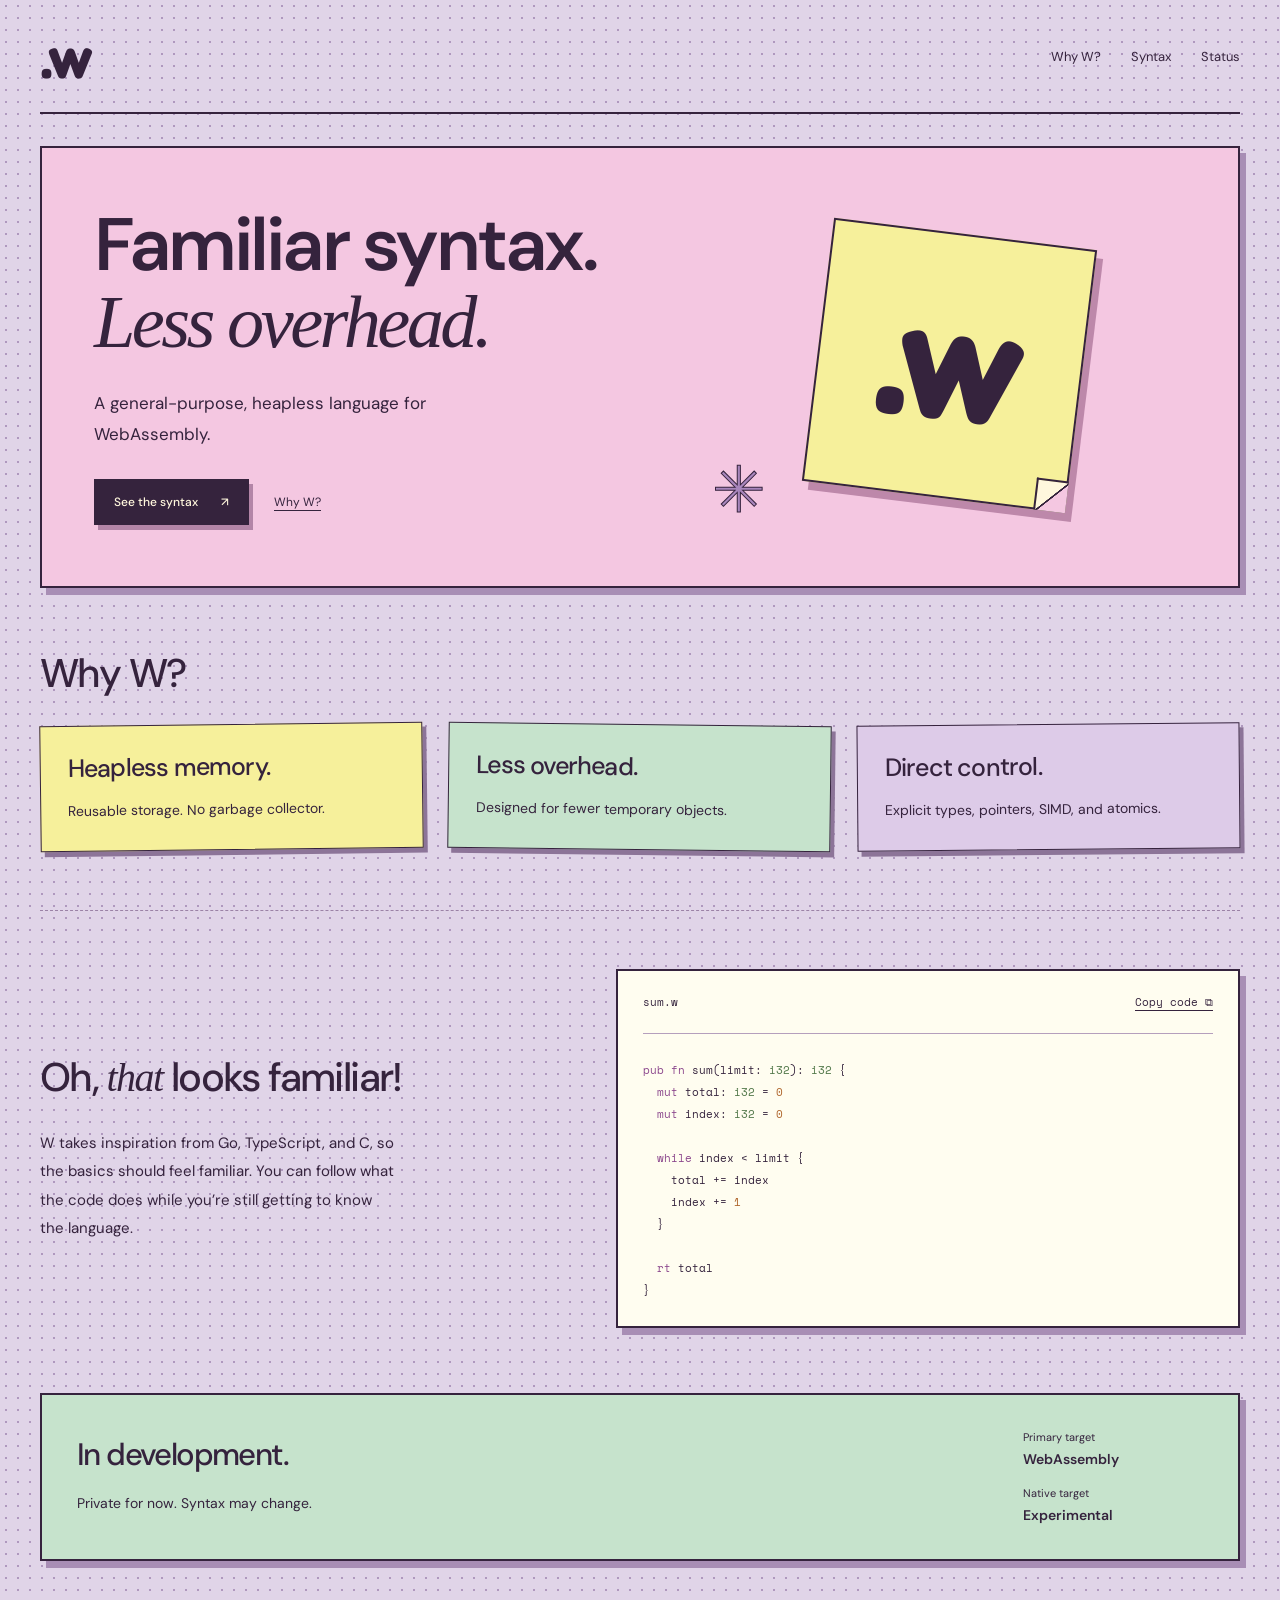
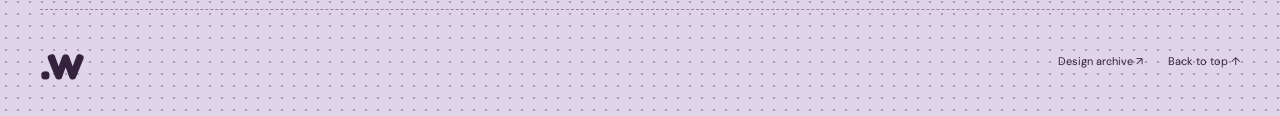
==== index.html @ c4db9941 "Create GitHub Pages site" ====
<!doctype html><html lang="en"><head><meta charset="UTF-8"><meta name="viewport" content="width=device-width, initial-scale=1"><title>W — Familiar syntax. Less overhead.</title><meta name="description" content="W is a general-purpose, heapless programming language targeting WebAssembly. Learn about its memory model, syntax, and development status."><link rel="icon" href="assets/w-logo.png"><link rel="stylesheet" href="designs/retro.css"></head><body><header class="simple-header"><a class="wordmark" href="./" aria-label="W home">.w</a><nav aria-label="Main navigation"><a href="#ideas">Why W?</a><a href="#syntax">Syntax</a><a href="#about">Status</a></nav></header><main class="desktop"><section class="hero-section"><div class="hero"><div class="hero-copy"><h1>Familiar syntax.<br><span>Less overhead.</span></h1><p>A general-purpose, heapless language for WebAssembly.</p><div class="hero-actions"><a class="retro-button primary" href="#syntax">See the syntax <span>↗</span></a><a class="link" href="#ideas">Why W?</a></div></div><div class="hero-art" aria-label="W logo on a yellow retro sticker"><span class="pixel-star star-b" aria-hidden="true">✳</span><div class="art-sticker"><span class="wordmark">.w</span></div></div></div></section><section class="feature-area" id="ideas"><div class="feature-content"><h2>Why W?</h2><div class="feature-grid"><article class="note yellow"><h3>Heapless memory.</h3><p>Reusable storage. No garbage collector.</p></article><article class="note mint"><h3>Less overhead.</h3><p>Designed for fewer temporary objects.</p></article><article class="note lilac"><h3>Direct control.</h3><p>Explicit types, pointers, SIMD, and atomics.</p></article></div></div></section><section class="syntax-area" id="syntax"><div class="syntax-copy"><h2>Oh, <em>that</em> looks familiar!</h2><p>W takes inspiration from Go, TypeScript, and C, so the basics should feel familiar. You can follow what the code does while you’re still getting to know the language.</p></div><div class="code-example"><div class="sample-heading"><span>sum.w</span><button id="copy-code" aria-label="Copy example code" aria-live="polite">Copy code ⧉</button></div><pre><code id="retro-code">pub fn sum(limit: i32): i32 {
  mut total: i32 = 0
  mut index: i32 = 0

  while index &lt; limit {
    total += index
    index += 1
  }

  rt total
}</code></pre><p class="copy-status" id="copy-status" role="status" aria-live="polite"></p></div></section><section class="about-section" id="about"><div class="about-body"><div><h2>In development.</h2><p>Private for now. Syntax may change.</p></div><div class="project-targets"><div><span>Primary target</span><strong>WebAssembly</strong></div><div><span>Native target</span><strong>Experimental</strong></div></div></div></section><footer><a class="wordmark" href="#" aria-label="Back to top">.w</a><div><a href="designs/">Design archive ↗</a><a href="#">Back to top ↑</a></div></footer></main><script src="designs/retro.js"></script></body></html>
---- designs/retro.css ----
@font-face{font-family:Fredoka;font-weight:600;font-display:swap;src:url(../assets/font-4.ttf)}@font-face{font-family:'DM Sans';font-weight:400;font-display:swap;src:url(../assets/font-0.ttf)}@font-face{font-family:'DM Sans';font-weight:500;font-display:swap;src:url(../assets/font-1.ttf)}@font-face{font-family:'DM Sans';font-weight:600;font-display:swap;src:url(../assets/font-2.ttf)}@font-face{font-family:'Space Mono';font-weight:400;font-display:swap;src:url(../assets/font-5.ttf)}
:root{--ink:#35233d;--paper:#fff7dd;--pink:#f4c7e1;--yellow:#f6f09b;--mint:#c6e3cc;--mono:'Space Mono',monospace}*{box-sizing:border-box}html{scroll-behavior:smooth;scroll-padding-top:30px}body{margin:0;background:#e0d4e8;background-image:radial-gradient(#af98be 1px,transparent 1px);background-size:12px 12px;color:var(--ink);font-family:'DM Sans',sans-serif;-webkit-font-smoothing:antialiased}a{color:inherit;text-decoration:none}button{font:inherit;color:inherit;cursor:pointer}a:focus-visible,button:focus-visible{outline:3px dashed #632b85;outline-offset:5px}h1,h2,h3,p{margin-top:0}p{line-height:1.85}.desktop,.simple-header{width:min(1210px,calc(100% - 80px));margin:auto}.simple-header{display:flex;align-items:center;justify-content:space-between;gap:30px;padding:26px 0;border-bottom:2px solid var(--ink)}.wordmark{font:600 60px/1 Fredoka,sans-serif;letter-spacing:-4px}.simple-header nav{display:flex;align-items:center;gap:30px;font-size:13px}.simple-header nav a:hover{text-decoration:underline;text-underline-offset:5px}.hero-section{margin-top:32px;background:var(--pink);border:2px solid var(--ink);box-shadow:6px 7px 0 #a88eb5}.hero{display:grid;grid-template-columns:1.2fr 1fr;gap:50px;align-items:center;padding:58px 52px 61px;min-height:435px}.hero-copy{min-width:0}h1{font-size:clamp(54px,5.8vw,80px);line-height:1.04;letter-spacing:-3.5px;font-weight:600;margin-bottom:27px}h1 span{font-family:Georgia,serif;font-weight:400;font-style:italic}.hero-copy>p{font-size:15px;line-height:1.85;max-width:435px;margin-bottom:29px}.hero-actions{display:flex;gap:25px;align-items:center}.retro-button{display:inline-flex;align-items:center;justify-content:center;gap:23px;border:2px solid var(--ink);padding:13px 18px;font-size:12px;font-weight:500;background:var(--paper);box-shadow:3px 4px 0 var(--ink)}.retro-button.primary{background:var(--ink);color:var(--paper);box-shadow:4px 5px 0 #b385a7}.retro-button:hover{transform:translate(-1px,-1px)}.link{font-size:12px;text-decoration:underline;text-underline-offset:4px}.hero-art{position:relative;height:305px;display:grid;place-items:center;min-width:0}.art-sticker{position:relative;width:265px;height:265px;background:var(--yellow);border:2px solid var(--ink);box-shadow:7px 8px 0 #bd88aa;transform:rotate(7deg);display:grid;place-items:center}.art-sticker:after{content:'';position:absolute;right:-2px;bottom:-2px;width:30px;height:30px;background:linear-gradient(135deg,#fff7dd 49%,var(--ink) 50%,var(--ink) 53%,var(--pink) 54%);border-left:2px solid var(--ink);border-top:2px solid var(--ink)}.art-sticker .wordmark{font-size:170px;letter-spacing:-13px;transform:translate(-6px,-10px)}.pixel-star{position:absolute;bottom:-5px;left:0;font-size:64px;line-height:1;color:#a886bc;-webkit-text-stroke:1px var(--ink);z-index:1}.feature-area{padding-top:75px;padding-bottom:55px;max-width:950px;margin:auto}h2{font-size:40px;line-height:1.15;letter-spacing:-1.6px;font-weight:500;margin-bottom:28px}.feature-grid{display:grid;grid-template-columns:1fr 1fr;gap:30px}.note{position:relative;border:1.5px solid var(--ink);padding:30px;box-shadow:4px 5px 0 #8c7498}.note.yellow{background:var(--yellow);transform:rotate(-.7deg)}.note.mint{background:var(--mint);transform:rotate(.7deg)}h3{font-size:26px;font-weight:500;letter-spacing:-.8px;line-height:1.2;margin-bottom:19px}.note p{font-size:13px;line-height:1.9;margin:0}.info-strip{padding:23px 0 0}.info-strip p{font-size:13px;line-height:1.9;max-width:850px;margin:0}.syntax-area{border-top:1px dashed #9b82a6;padding:58px 0 65px;display:grid;grid-template-columns:.9fr 1.1fr;gap:65px;align-items:center}.syntax-copy>p{font-size:14px;line-height:1.9;max-width:365px}.syntax-copy p code{font:11px var(--mono);background:#f4e9db;padding:1px 4px}.syntax-notes{margin:24px 0 0;max-width:365px}.syntax-notes>div{display:grid;grid-template-columns:65px 1fr;gap:12px;padding:12px 0;border-top:1px solid #b59fc0}.syntax-notes dt{font:10px var(--mono)}.syntax-notes dd{margin:0;font-size:12px;line-height:1.6}.code-example{min-width:0;background:#fffdf0;border:2px solid var(--ink);box-shadow:6px 7px 0 #a88eb5}.sample-heading{display:flex;justify-content:space-between;align-items:center;gap:20px;padding:18px 0;margin:0 25px;border-bottom:1px solid #b59fbd;font:11px var(--mono)}.sample-heading button{background:none;border:0;font-size:11px;text-decoration:underline;text-underline-offset:4px;padding:5px 0}pre{font:11px/2 var(--mono);padding:25px;margin:0;overflow:auto}code{font-family:inherit}.kw{color:#8b468c}.type{color:#52784a}.num{color:#b0672e}.copy-status{font-size:11px;margin:0;background:var(--yellow)}.copy-status:not(:empty){padding:12px 20px;border-top:1px solid var(--ink)}.about-section{border:2px solid var(--ink);background:var(--mint);box-shadow:6px 7px 0 #a88eb5;margin-bottom:48px}.about-body{display:flex;align-items:center;justify-content:space-between;gap:45px;padding:35px}.about-body h2{font-size:31px;margin-bottom:18px}.about-body p{font-size:13px;line-height:1.9;max-width:480px;margin-bottom:0}.project-targets{min-width:180px;display:flex;flex-direction:column;gap:18px}.project-targets>div{display:flex;flex-direction:column;gap:6px}.project-targets span{font-size:11px}.project-targets strong{font-size:14px;font-weight:600}footer{border-top:1px dashed #9b82a6;display:flex;align-items:center;gap:25px;padding:26px 0 30px}footer .wordmark{font-size:50px;letter-spacing:-3px}footer p{font-size:12px;margin:0}footer>div{display:flex;gap:25px;margin-left:auto;font-size:11px}footer a:hover{text-decoration:underline;text-underline-offset:4px}::selection{background:#a886bc;color:#fff7dd}@media(max-width:1100px){.desktop,.simple-header{width:calc(100% - 60px)}.hero{gap:30px;padding:47px 35px 50px}h1{font-size:61px;letter-spacing:-3px}.hero-copy>p{font-size:14px}.hero-art{transform:scale(.88)}.hero-actions{gap:20px}.retro-button{font-size:11px;padding:13px 16px}.link{font-size:11px}.syntax-area{gap:40px}.feature-area{padding-top:65px}.about-body{gap:35px}.project-targets{min-width:150px}}@media(max-width:760px){.desktop,.simple-header{width:calc(100% - 36px)}.simple-header{padding:22px 0}.simple-header .wordmark{font-size:48px}.simple-header nav{font-size:12px;gap:22px}.hero-section{margin-top:25px}.hero{grid-template-columns:1fr;gap:28px;padding:36px 27px 41px;min-height:0}h1{font-size:66px;letter-spacing:-3.5px}.hero-copy>p{font-size:14px;max-width:460px}.hero-art{height:290px;transform:scale(.9);max-width:350px;width:100%;margin:auto}.hero-actions{gap:24px}.hero-actions .retro-button{font-size:12px}.link{font-size:12px}.feature-area{padding-top:55px;padding-bottom:45px}h2{font-size:35px}.feature-grid{gap:22px}.note{padding:25px}.note h3{font-size:23px}.note p{font-size:12px}.info-strip p{font-size:12px}.syntax-area{grid-template-columns:1fr;padding-top:43px;padding-bottom:47px;gap:28px}.syntax-copy>p{font-size:13px;max-width:480px}.syntax-notes{max-width:100%}.syntax-notes dd{font-size:12px}.code-example pre{font-size:11px;padding:22px}.sample-heading{margin:0 22px}.about-body{padding:28px;gap:26px;flex-wrap:wrap}.about-body h2{font-size:29px}.about-body p{font-size:12px}.project-targets{flex-direction:row;gap:35px}.project-targets strong{font-size:13px}.about-section{margin-bottom:35px}footer{gap:20px;flex-wrap:wrap}footer p{font-size:11px}footer>div{gap:22px;font-size:11px}}@media(max-width:420px){.desktop,.simple-header{width:calc(100% - 28px)}.simple-header nav{gap:16px;font-size:11px}.simple-header .wordmark{font-size:45px}.hero{padding:33px 21px 35px}h1{font-size:52px;letter-spacing:-2.7px}.hero-copy>p{font-size:13px}.hero-actions{gap:20px}.hero-actions .retro-button{font-size:11px;gap:19px;padding:12px 14px}.link{font-size:11px}.hero-art{height:250px;transform:scale(.8)}.pixel-star{left:-10px;bottom:-10px}.feature-grid{grid-template-columns:1fr;gap:23px}.note{padding:26px}.note h3{font-size:25px}.note p{font-size:13px}.info-strip p{font-size:12px}.code-example pre{font-size:9px;padding:20px}.sample-heading{font-size:10px;margin:0 20px}.sample-heading button{font-size:10px}.about-body{padding:25px}.about-body h2{font-size:27px}footer>div{margin-left:0;gap:25px}h2{font-size:33px}}@media(prefers-reduced-motion:reduce){html{scroll-behavior:auto}}

.feature-area{max-width:none;padding-top:62px;padding-bottom:60px}.feature-grid{grid-template-columns:repeat(3,1fr);gap:25px}.note{padding:27px}.note h3{font-size:25px;margin-bottom:15px;letter-spacing:-.8px}.note p{font-size:14px;line-height:1.8}.note.lilac{background:#ddcbe8;transform:rotate(-.5deg)}.syntax-copy>p{font-size:20px;display:flex;align-items:center;gap:16px;margin:0}.syntax-copy p code{font:16px var(--mono);padding:0;background:none}.result-arrow{color:#8d6b9f;font-size:22px}.hero-copy>p{max-width:360px;font-size:17px;line-height:1.8}.hero{min-height:415px}.about-body p{font-size:14px}footer>div{margin-left:auto}@media(max-width:1100px){.note{padding:23px}.note h3{font-size:23px}.note p{font-size:13px}.hero-copy>p{font-size:16px}}@media(max-width:760px){.feature-grid{grid-template-columns:1fr;gap:22px}.feature-area{padding-top:50px;padding-bottom:45px}.note{padding:25px}.note h3{font-size:26px;margin-bottom:13px}.note p{font-size:14px}.hero-copy>p{font-size:16px;max-width:380px}.hero{min-height:0}.syntax-copy p code{font-size:15px}.about-body p{font-size:13px}}@media(max-width:420px){.hero-copy>p{font-size:15px}.note{padding:25px}.note h3{font-size:25px}footer>div{gap:18px;font-size:11px}}

.syntax-copy>p{display:block;font-size:15px;line-height:1.9;max-width:355px}.syntax-copy h2 em{font-family:Georgia,serif;font-weight:400}@media(max-width:760px){.syntax-copy>p{font-size:14px;max-width:420px}}
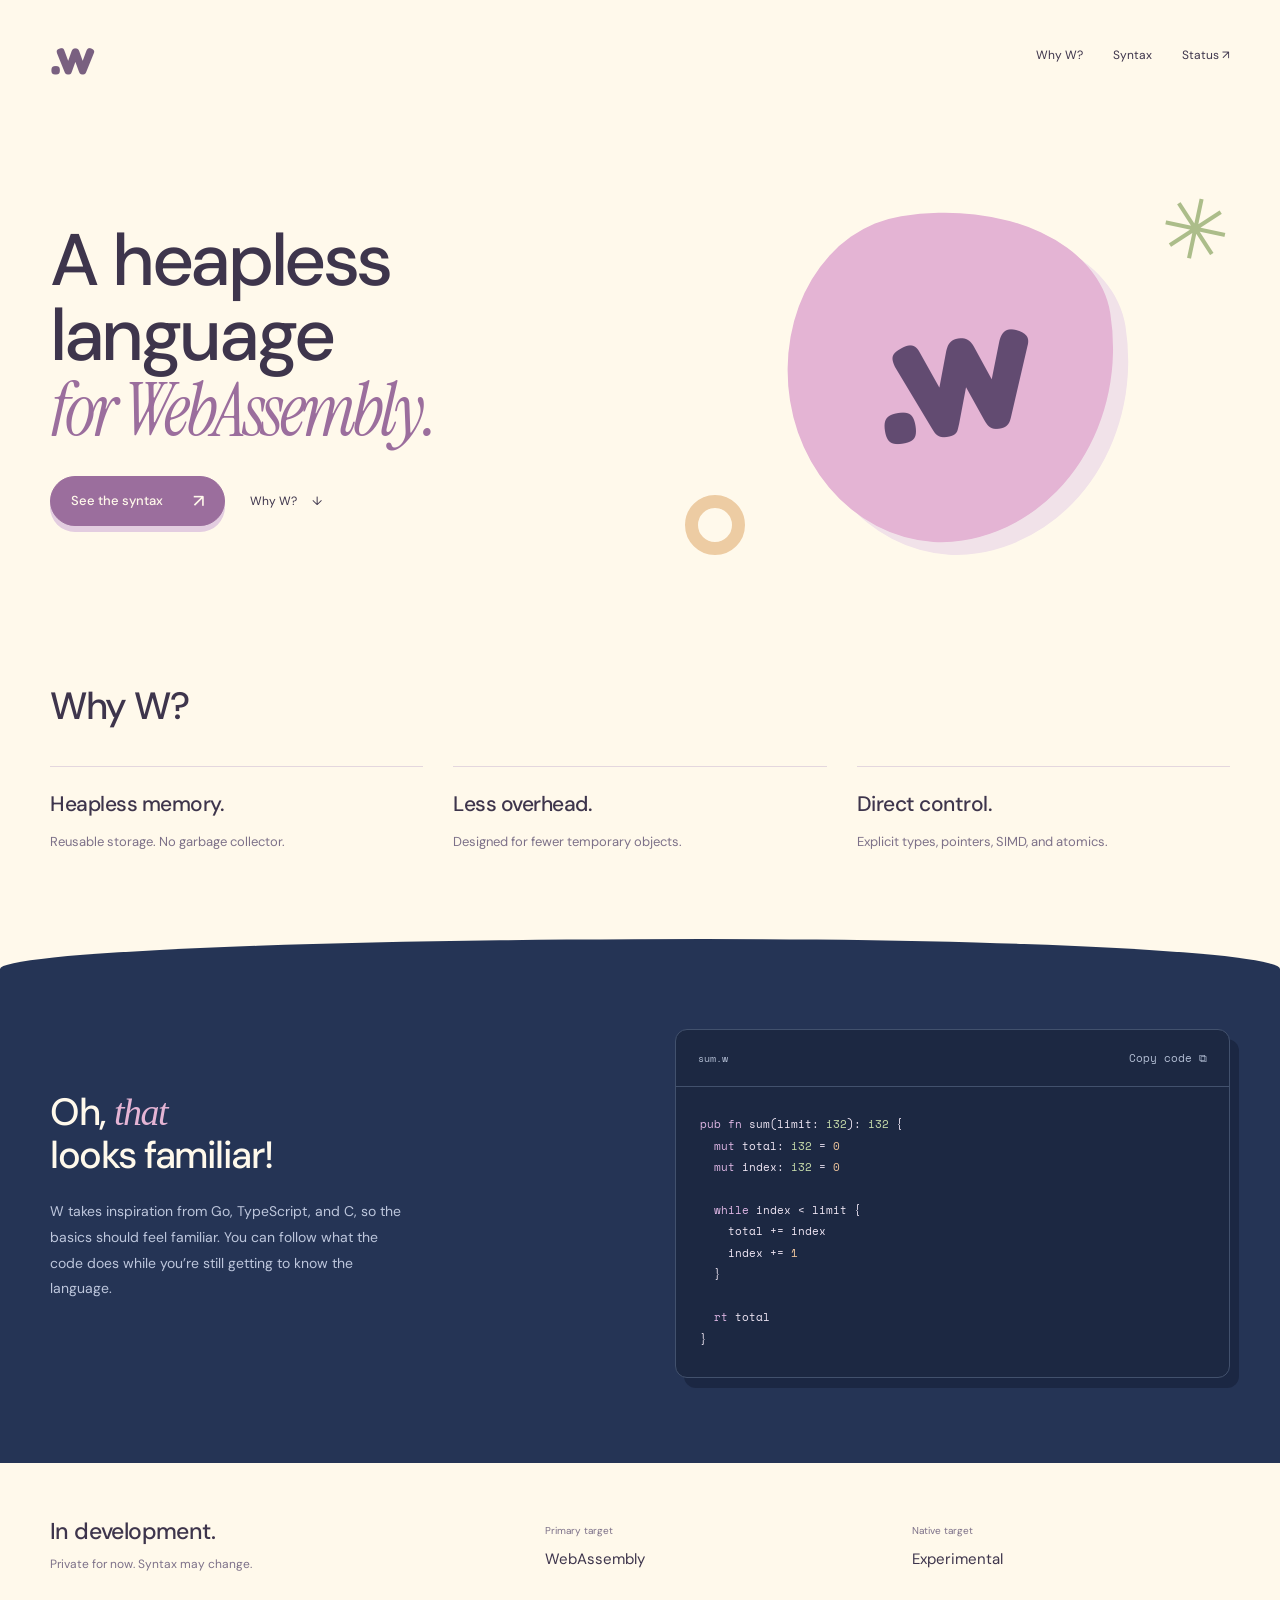
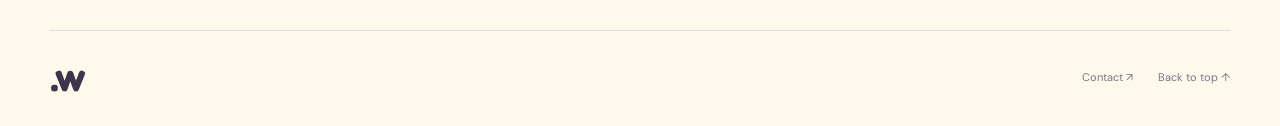
==== commit e5ddd99b: "Replace site with new W homepage" ====
--- a/index.html
+++ b/index.html
@@ -1,11 +1,11 @@
-<!doctype html><html lang="en"><head><meta charset="UTF-8"><meta name="viewport" content="width=device-width, initial-scale=1"><title>W — Familiar syntax. Less overhead.</title><meta name="description" content="W is a general-purpose, heapless programming language targeting WebAssembly. Learn about its memory model, syntax, and development status."><link rel="icon" href="assets/w-logo.png"><link rel="stylesheet" href="designs/retro.css"></head><body><header class="simple-header"><a class="wordmark" href="./" aria-label="W home">.w</a><nav aria-label="Main navigation"><a href="#ideas">Why W?</a><a href="#syntax">Syntax</a><a href="#about">Status</a></nav></header><main class="desktop"><section class="hero-section"><div class="hero"><div class="hero-copy"><h1>Familiar syntax.<br><span>Less overhead.</span></h1><p>A general-purpose, heapless language for WebAssembly.</p><div class="hero-actions"><a class="retro-button primary" href="#syntax">See the syntax <span>↗</span></a><a class="link" href="#ideas">Why W?</a></div></div><div class="hero-art" aria-label="W logo on a yellow retro sticker"><span class="pixel-star star-b" aria-hidden="true">✳</span><div class="art-sticker"><span class="wordmark">.w</span></div></div></div></section><section class="feature-area" id="ideas"><div class="feature-content"><h2>Why W?</h2><div class="feature-grid"><article class="note yellow"><h3>Heapless memory.</h3><p>Reusable storage. No garbage collector.</p></article><article class="note mint"><h3>Less overhead.</h3><p>Designed for fewer temporary objects.</p></article><article class="note lilac"><h3>Direct control.</h3><p>Explicit types, pointers, SIMD, and atomics.</p></article></div></div></section><section class="syntax-area" id="syntax"><div class="syntax-copy"><h2>Oh, <em>that</em> looks familiar!</h2><p>W takes inspiration from Go, TypeScript, and C, so the basics should feel familiar. You can follow what the code does while you’re still getting to know the language.</p></div><div class="code-example"><div class="sample-heading"><span>sum.w</span><button id="copy-code" aria-label="Copy example code" aria-live="polite">Copy code ⧉</button></div><pre><code id="retro-code">pub fn sum(limit: i32): i32 {
-  mut total: i32 = 0
-  mut index: i32 = 0
+<!doctype html><html lang="en"><head><meta charset="UTF-8"><meta name="viewport" content="width=device-width, initial-scale=1"><title>W — Small language. Wonderful possibilities.</title><meta name="description" content="A general-purpose, heapless language for WebAssembly. Familiar syntax, reusable storage, and direct control."><meta name="theme-color" content="#fff9eb"><link rel="icon" type="image/svg+xml" href="/explore/icons/lucent.svg"><link rel="stylesheet" href="/explore/base.css"><link rel="stylesheet" href="/explore/lucent.css"></head><body><header class="header wrap" id="top"><a class="wm" href="/" aria-label="W home">.w</a><nav aria-label="Main navigation"><a href="#ideas">Why W?</a><a href="#syntax">Syntax</a><a href="#status">Status ↗</a></nav></header><main><section class="hero wrap split"><div><h1>A heapless language<br><em>for WebAssembly.</em></h1><div class="actions"><a class="button" href="#syntax">See the syntax <span>↗</span></a><a class="quiet-link" href="#ideas">Why W? <span>↓</span></a></div></div><div class="lucent-art" aria-label="W wordmark in an organic pink shape"><div class="bloom"><span class="wm">.w</span></div><span class="bloom-star" aria-hidden="true">✳</span><span class="small-orbit" aria-hidden="true"></span></div></section><section class="wrap section lucent-why" id="ideas"><h2>Why W?</h2><div class="feature-grid"><article><h3>Heapless memory.</h3><p>Reusable storage. No garbage collector.</p></article><article><h3>Less overhead.</h3><p>Designed for fewer temporary objects.</p></article><article><h3>Direct control.</h3><p>Explicit types, pointers, SIMD, and atomics.</p></article></div></section><section class="navy-syntax"><div class="wrap section split"><div class="syntax-intro"><h2>Oh, <em>that</em><br>looks familiar!</h2><p>W takes inspiration from Go, TypeScript, and C, so the basics should feel familiar. You can follow what the code does while you’re still getting to know the language.</p></div><div class="code" id="syntax"><div class="code-head"><span>sum.w</span><button class="copy" aria-label="Copy example code" aria-live="polite">Copy code ⧉</button></div><pre><code class="source"><span class="kw">pub</span> <span class="kw">fn</span> sum(limit: <span class="type">i32</span>): <span class="type">i32</span> {
+  <span class="kw">mut</span> total: <span class="type">i32</span> = <span class="num">0</span>
+  <span class="kw">mut</span> index: <span class="type">i32</span> = <span class="num">0</span>
 
-  while index &lt; limit {
+  <span class="kw">while</span> index &lt; limit {
     total += index
-    index += 1
+    index += <span class="num">1</span>
   }
 
-  rt total
-}</code></pre><p class="copy-status" id="copy-status" role="status" aria-live="polite"></p></div></section><section class="about-section" id="about"><div class="about-body"><div><h2>In development.</h2><p>Private for now. Syntax may change.</p></div><div class="project-targets"><div><span>Primary target</span><strong>WebAssembly</strong></div><div><span>Native target</span><strong>Experimental</strong></div></div></div></section><footer><a class="wordmark" href="#" aria-label="Back to top">.w</a><div><a href="designs/">Design archive ↗</a><a href="#">Back to top ↑</a></div></footer></main><script src="designs/retro.js"></script></body></html>+  <span class="kw">rt</span> total
+}</code></pre><p class="copy-status" role="status" aria-live="polite"></p></div></div></section><section class="status wrap" id="status"><div><h2>In development.</h2><p>Private for now. Syntax may change.</p></div><dl><dt>Primary target</dt><dd>WebAssembly</dd></dl><dl><dt>Native target</dt><dd>Experimental</dd></dl></section></main><footer class="footer wrap"><a class="wm" href="#top" aria-label="Back to top">.w</a><nav aria-label="Footer"><a href="mailto:contact@w-lang.org">Contact ↗</a><a href="#top">Back to top ↑</a></nav></footer><script src="/explore/interactions.js"></script></body></html>
--- a/explore/base.css
+++ b/explore/base.css
@@ -0,0 +1 @@
+@import url('/explore/fonts.css');@font-face{font-family:DM;font-weight:400;font-display:swap;src:url(/assets/font-0.ttf)}@font-face{font-family:DM;font-weight:500;font-display:swap;src:url(/assets/font-1.ttf)}@font-face{font-family:DM;font-weight:600;font-display:swap;src:url(/assets/font-2.ttf)}@font-face{font-family:Fredoka;font-weight:600;font-display:swap;src:url(/assets/font-4.ttf)}@font-face{font-family:Mono;font-weight:400;font-display:swap;src:url(/assets/font-5.ttf)}*{box-sizing:border-box}html{scroll-behavior:smooth;scroll-padding-top:30px}body{margin:0;background:var(--bg);color:var(--ink);font-family:var(--body,DM),Arial,sans-serif;-webkit-font-smoothing:antialiased}a{color:inherit;text-decoration:none}button{font:inherit;color:inherit;cursor:pointer}a:focus-visible,button:focus-visible{outline:3px solid var(--accent);outline-offset:5px}.wrap{width:min(1180px,calc(100% - 88px));margin:auto}.wm{font:600 52px/1 Fredoka,sans-serif;letter-spacing:-4px}h1,h2,h3,p{margin-top:0}h1,h2,h3{font-family:var(--display,'Space Grotesk'),DM,sans-serif}h1{font-size:clamp(54px,5.7vw,82px);line-height:1.025;letter-spacing:-3.5px;font-weight:500;margin-bottom:25px}h2{font-size:38px;line-height:1.13;letter-spacing:-1.5px;font-weight:500;margin-bottom:22px}h3{font-size:21px;line-height:1.25;letter-spacing:-.5px;font-weight:500;margin-bottom:13px}p{line-height:1.85}.intro{font-size:16px;color:var(--muted);max-width:420px}.label{font:10px/1.7 Mono,monospace;letter-spacing:.65px;color:var(--muted)}.header{display:flex;align-items:center;justify-content:space-between;gap:30px;min-height:100px}.header nav{display:flex;align-items:center;gap:30px;font-size:12px}.header nav a:hover{color:var(--accent)}.button{display:inline-flex;align-items:center;justify-content:space-between;gap:30px;background:var(--accent);color:var(--onaccent,var(--bg));padding:15px 20px;font-size:13px;font-weight:500;border:1px solid var(--accent);border-radius:var(--radius,5px);transition:transform .2s}.button:hover{transform:translateY(-2px)}.button span{font-size:18px;line-height:1}.actions{display:flex;align-items:center;gap:25px;margin-top:27px}.quiet-link{font-size:12px;display:inline-flex;align-items:center;gap:15px}.quiet-link:hover{color:var(--accent)}.section{padding-top:78px;padding-bottom:80px}.hero{padding-top:55px;padding-bottom:65px}.split{display:grid;grid-template-columns:1fr 1fr;gap:70px;align-items:center}.feature-grid{display:grid;grid-template-columns:repeat(3,1fr);gap:30px}.feature-grid p,.feature-rows p{font-size:13px;color:var(--muted);margin-bottom:0}.feature-rows article{display:grid;grid-template-columns:.7fr 1fr;gap:35px;border-top:1px solid var(--line);padding:24px 0}.feature-rows h3{margin-bottom:0}.code{min-width:0;border:1px solid var(--code-line,var(--line));background:var(--code-bg,var(--soft));color:var(--code-ink,var(--ink));border-radius:var(--code-radius,8px);overflow:hidden}.code-head{display:flex;justify-content:space-between;gap:20px;align-items:center;padding:17px 22px;border-bottom:1px solid var(--code-line,var(--line));font:10px Mono,monospace;color:var(--code-muted,var(--muted))}.copy{border:0;background:none;color:inherit;font-size:11px;padding:3px 0}.copy:hover{color:var(--code-ink,var(--ink))}pre{margin:0;padding:27px 24px;font:11px/1.95 Mono,monospace;overflow:auto}code{font-family:inherit}.kw{color:var(--kw,var(--accent))}.type{color:var(--type,#65846c)}.num{color:var(--num,#c78855)}.copy-status{margin:0;font-size:11px;color:var(--code-muted,var(--muted))}.copy-status:not(:empty){padding:11px 22px;border-top:1px solid var(--code-line,var(--line))}.syntax-intro p{font-size:14px;color:var(--muted);max-width:360px}.syntax-intro em{font-family:Georgia,serif;font-weight:400}.status{display:grid;grid-template-columns:1.4fr 1fr 1fr;align-items:center;gap:50px;padding-top:40px;padding-bottom:42px;border-top:1px solid var(--line)}.status h2{font-size:23px;letter-spacing:-.6px;margin-bottom:9px}.status p{font-size:12px;color:var(--muted);margin:0}.status dl{margin:0}.status dt{font-size:10px;color:var(--muted);margin-bottom:12px}.status dd{margin:0;font-size:15px}.footer{display:flex;align-items:center;justify-content:space-between;gap:25px;padding:25px 0 29px;border-top:1px solid var(--line)}.footer .wm{font-size:41px;letter-spacing:-3px}.footer nav{display:flex;gap:25px;font-size:11px;color:var(--muted)}.switcher{display:flex;justify-content:space-between;align-items:center;gap:20px;padding:16px 0 24px;border-top:1px solid var(--line);font:9px/1.8 Mono,monospace;color:var(--muted)}.switcher>div{display:flex;gap:22px}.art{position:relative;min-width:0}.art .wm{font-size:190px;letter-spacing:-15px}.target-flow{display:flex;gap:14px;align-items:center}.target-flow>span{font-size:12px;border:1px solid var(--line);padding:14px 18px;background:var(--soft)}.target-flow>i{font-size:18px;font-style:normal;color:var(--muted)}.facts{margin:0}.facts>div{border-top:1px solid var(--line);padding:16px 0;display:flex;justify-content:space-between;gap:25px}.facts dt{font-size:11px;color:var(--muted)}.facts dd{font-size:13px;margin:0}.brief-note{font-size:11px;color:var(--muted);margin-top:22px}.check-list{list-style:none;margin:23px 0 0;padding:0}.check-list li{font-size:13px;margin:13px 0;display:flex;align-items:center;gap:12px}.check-list li:before{content:'✓';color:var(--accent);font-weight:600}.center{text-align:center}.center .intro{margin-left:auto;margin-right:auto}.center .actions{justify-content:center}.center .label{justify-content:center}::selection{background:var(--accent);color:var(--onaccent,var(--bg))}@media(max-width:1100px){.wrap{width:calc(100% - 64px)}.split{gap:42px}h1{font-size:62px;letter-spacing:-2.8px}h2{font-size:34px}.intro{font-size:15px}pre{font-size:10px;padding:24px 20px}.feature-grid{gap:24px}.feature-grid h3{font-size:19px}.feature-grid p{font-size:12px}.status{gap:30px}}@media(max-width:760px){.wrap{width:calc(100% - 40px)}.header{min-height:86px}.header .wm{font-size:46px}.header nav{gap:21px;font-size:11px}.hero{padding-top:40px;padding-bottom:48px}h1{font-size:58px;letter-spacing:-2.8px}h2{font-size:35px}.intro{font-size:15px}.split{grid-template-columns:1fr;gap:32px}.section{padding-top:55px;padding-bottom:58px}.feature-grid{grid-template-columns:1fr;gap:26px}.feature-grid h3{font-size:23px}.feature-grid p{font-size:14px}.feature-rows article{grid-template-columns:1fr;gap:12px;padding:22px 0}.syntax-intro p{font-size:14px;max-width:450px}.code-head{padding:16px 20px}pre{font-size:10px;padding:24px 20px}.status{grid-template-columns:1fr 1fr;gap:28px;padding:33px 0}.status>div{grid-column:1/-1}.status h2{font-size:25px}.status dl{padding-top:18px;border-top:1px solid var(--line)}.footer{gap:20px}.footer nav{gap:20px;font-size:10px}.switcher{font-size:8px;flex-wrap:wrap;gap:12px}.switcher>div{gap:17px}.target-flow{gap:10px;flex-wrap:wrap}.target-flow>span{font-size:11px;padding:12px 15px}.actions{gap:24px}.button{font-size:12px}.quiet-link{font-size:12px}.facts dt{font-size:11px}.facts dd{font-size:12px}}@media(max-width:400px){.wrap{width:calc(100% - 36px)}h1{font-size:52px;letter-spacing:-2.4px}.header nav{gap:17px;font-size:11px}.button{padding:14px 17px;gap:24px}.actions{gap:22px}pre{font-size:9px;padding:22px 18px}}@media(prefers-reduced-motion:reduce){html{scroll-behavior:auto}*{animation:none!important;transition:none!important}}
--- a/explore/lucent.css
+++ b/explore/lucent.css
@@ -0,0 +1 @@
+:root{--bg:#fff9eb;--ink:#3e354c;--muted:#7d7189;--accent:#9b6e9d;--onaccent:#fff9eb;--soft:#f6eaf3;--line:#e4d7de;--display:DM;--radius:30px;--code-bg:#1c2842;--code-ink:#f0e7f5;--code-muted:#b3bed4;--code-line:#42516d;--kw:#e0b8e6;--type:#c7dcab;--num:#edc49c}.header{min-height:110px}.header .wm{color:#796080}.hero h1{font-size:73px;letter-spacing:-3.4px}.hero h1 em{font-family:'Instrument Serif',Georgia,serif;font-weight:400;color:#9b6e9d;line-height:.96}.hero .button{box-shadow:0 6px 0 #e3cde0}.lucent-art{height:420px;position:relative;display:grid;place-items:center}.bloom{height:330px;width:330px;border-radius:42% 58% 55% 45% / 50% 39% 61% 50%;background:#e4b4d4;display:grid;place-items:center;transform:rotate(-9deg);box-shadow:13px 15px 0 #f1e2e9}.bloom .wm{font-size:190px;letter-spacing:-15px;color:#624b71;transform:translate(-7px,-12px)}.bloom-star{position:absolute;right:0;top:25px;font-size:83px;line-height:1;color:#acbd8a;transform:rotate(12deg)}.small-orbit{position:absolute;left:10px;bottom:30px;height:60px;width:60px;border:13px solid #edcca3;border-radius:50%}.lucent-why{padding-top:35px;padding-bottom:85px}.lucent-why h2{margin-bottom:38px}.lucent-why article{border-top:1px solid var(--line);padding-top:24px}.navy-syntax{background:#253455;color:#fff9eb;border-radius:55% 45% 0 0 / 30px 30px 0 0}.navy-syntax .section{padding-top:90px;padding-bottom:85px}.navy-syntax .syntax-intro p{color:#bdc6dc}.navy-syntax .syntax-intro em{color:#e4b4d4}.code{border-radius:12px;box-shadow:9px 10px 0 #1b2743}.status{padding-top:55px;padding-bottom:55px;border-top:0}@media(max-width:1100px){.hero h1{font-size:61px}.lucent-art{height:360px}.bloom{height:285px;width:285px}.bloom .wm{font-size:163px}.bloom-star{font-size:64px}.small-orbit{left:0;bottom:18px}.split{gap:45px}}@media(max-width:760px){.hero h1{font-size:65px}.lucent-art{height:330px;max-width:370px;width:100%;margin:auto}.bloom{height:290px;width:290px}.bloom-star{right:0;top:0}.small-orbit{bottom:10px}.lucent-why{padding-top:15px;padding-bottom:60px}.navy-syntax .section{padding-top:65px;padding-bottom:60px}.hero{gap:35px}.code{box-shadow:5px 6px 0 #1b2743}}@media(max-width:400px){.hero h1{font-size:58px}.bloom{height:260px;width:260px}.bloom .wm{font-size:153px}.lucent-art{height:295px}.bloom-star{font-size:56px}}
